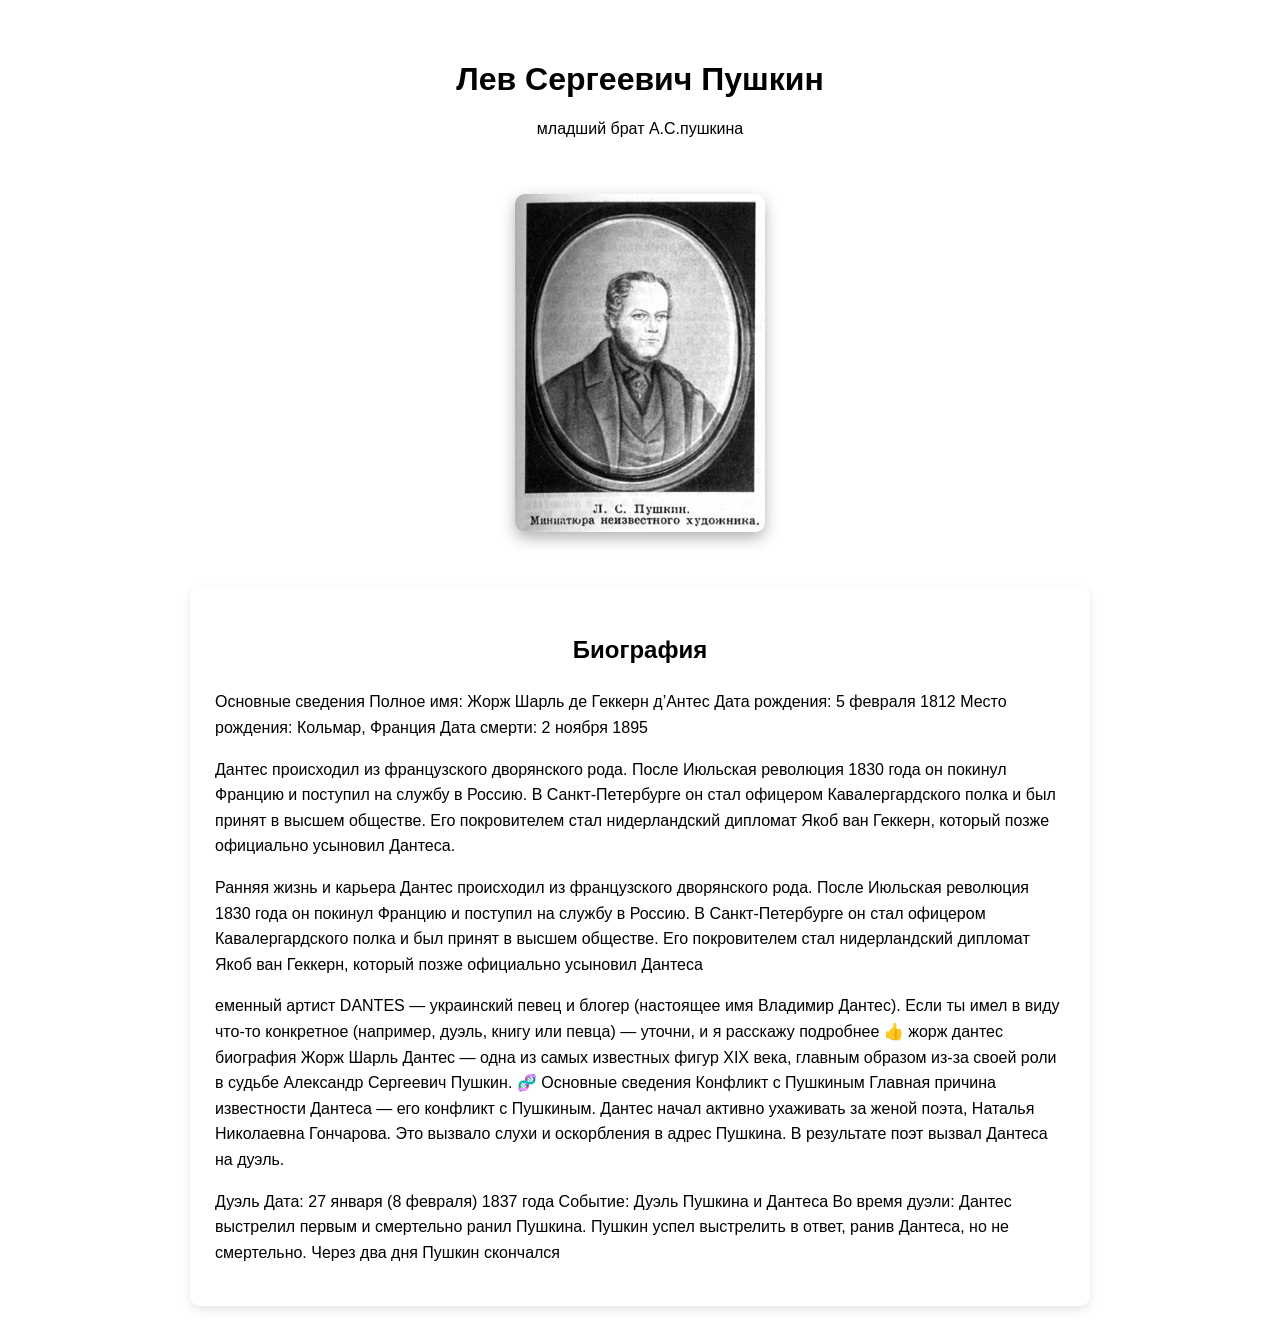
==== dantes.html @ b9aad353 "Add files via upload" ====
<!DOCTYPE html>
<html lang="ru">
<head>
    <meta charset="UTF-8">
    <title>мой сайт про Пушкина</title>
    <link rel="stylesheet" href="v.css">
</head>
<body>

<header>
    <h1>Лев Сергеевич Пушкин</h1>
    <p>младший брат А.С.пушкина

    </p>
</header>
<section class="photo">
<img src="1c677305b638c6f5ae832acd7d9ee8b0.jpg" alt="" >
</section>
<main>


    <section class="bio">
        <h2>Биография</h2>
<p>Основные сведения
Полное имя: Жорж Шарль де Геккерн д’Антес
Дата рождения: 5 февраля 1812
Место рождения: Кольмар, Франция
Дата смерти: 2 ноября 1895
        </p>
        <p>
        Дантес происходил из французского дворянского рода. После Июльская революция 1830 года он покинул Францию и поступил на службу в Россию.

В Санкт-Петербурге он стал офицером Кавалергардского полка и был принят в высшем обществе. Его покровителем стал нидерландский дипломат Якоб ван Геккерн, который позже официально усыновил Дантеса.
        </p>
        
        <p>
            
        Ранняя жизнь и карьера

Дантес происходил из французского дворянского рода. После Июльская революция 1830 года он покинул Францию и поступил на службу в Россию.

В Санкт-Петербурге он стал офицером Кавалергардского полка и был принят в высшем обществе. Его покровителем стал нидерландский дипломат Якоб ван Геккерн, который позже официально усыновил Дантеса
            
        </p>
        <p>
            еменный артист
DANTES — украинский певец и блогер (настоящее имя Владимир Дантес).

Если ты имел в виду что-то конкретное (например, дуэль, книгу или певца) — уточни, и я расскажу подробнее 👍

жорж дантес биография

Жорж Шарль Дантес — одна из самых известных фигур XIX века, главным образом из-за своей роли в судьбе Александр Сергеевич Пушкин.

🧬 Основные сведения

 Конфликт с Пушкиным

Главная причина известности Дантеса — его конфликт с Пушкиным.

Дантес начал активно ухаживать за женой поэта, Наталья Николаевна Гончарова.
Это вызвало слухи и оскорбления в адрес Пушкина.
В результате поэт вызвал Дантеса на дуэль.
        </p>
        <p> Дуэль
Дата: 27 января (8 февраля) 1837 года
Событие: Дуэль Пушкина и Дантеса

Во время дуэли:

Дантес выстрелил первым и смертельно ранил Пушкина.
Пушкин успел выстрелить в ответ, ранив Дантеса, но не смертельно.

Через два дня Пушкин скончался
        </p>
        <p></p>
    </section>
    
</main>



</body>
</html>
---- v.css ----
body {
    margin: 0;
    font-family: "Georgia", serif;
    background-color: #f5f5f5;
    color: #333;
}

header {
    background-color: #2c2c2c;
    color: white;
    text-align: center;
    padding: 40px 20px;
}

main {
    max-width: 800px;
    margin: 30px auto;
    padding: 0 20px;
}

.photo {
    text-align: center;
    margin-bottom: 30px;
}

.photo img {
    width: 250px;
    border-radius: 10px;
    box-shadow: 0 6px 15px rgba(0,0,0,0.3);
    transition: transform 0.3s ease;
}

.photo img:hover {
    transform: scale(1.1);
}

.bio {
    background: white;
    padding: 25px;
    border-radius: 10px;
    line-height: 1.6;
    box-shadow: 0 4px 10px rgba(0,0,0,0.1);
}

.bio h2, .quote h2, .timeline h2, .influence h2, .gallery h2, .video h2 {
    text-align: center;
}

.bio h3 {
    margin-top: 20px;
    color: #ffffff;
}

.facts, .works {
    padding-left: 20px;
    margin-top: 10px;
}

.facts li, .works li {
    margin-bottom: 8px;
    transition: 0.3s;
}

.facts li:hover, .works li:hover {
    transform: translateX(5px);
    color: #000000;
}

.quote {
    background: #2c2c2c;
    color: white;
    padding: 30px;
    border-radius: 10px;
    text-align: center;
    margin-top: 30px;
}

.quote blockquote {
    font-size: 20px;
    font-style: italic;
}

.timeline {
    margin-top: 40px;
}

.timeline-item {
    display: flex;
    gap: 15px;
    margin-bottom: 15px;
    align-items: center;
}

.timeline-item span {
    background: #2c2c2c;
    color: white;
    padding: 5px 10px;
    border-radius: 6px;
    font-weight: bold;
}

.influence {
    background: white;
    padding: 25px;
    border-radius: 10px;
    margin-top: 30px;
    box-shadow: 0 4px 10px rgba(0,0,0,0.1);
}

.video {
    text-align: center;
    margin: 40px 0;
}

.youtube-btn {
    display: inline-block;
    padding: 12px 25px;
    background-color: #ff0000;
    color: white;
    text-decoration: none;
    font-weight: bold;
    border-radius: 8px;
    transition: all 0.3s ease;
    cursor: pointer;
}

.youtube-btn:hover {
    background-color: #cc0000;
    transform: scale(1.1);
}

.gallery {
    margin-top: 40px;
    text-align: center;
}

.gallery-grid {
    display: grid;
    grid-template-columns: repeat(auto-fit, minmax(150px, 1fr));
    gap: 15px;
    margin-top: 20px;
}

.gallery-grid img {
    width: 100%;
    border-radius: 10px;
    transition: 0.3s;
}

.gallery-grid img:hover {
    transform: scale(1.05);
}

footer {
    text-align: center;
    padding: 15px;
    background: #ddd;
    margin-top: 40px;
}

.fade-in {
    opacity: 0;
    transform: translateY(30px);
    animation: fadeUp 1.2s ease forwards;
}

@keyframes fadeUp {
    to {
        opacity: 1;
        transform: translateY(0);
    }
}
.playwrite-dk-uloopet-guides-regular {
  font-family: "Playwrite DK Uloopet Guides", cursive;
  font-weight: 400;
  font-style: normal;
}
.card {
    background: white;
    padding: 20px;
    margin: 15px 0;
    border-radius: 12px;
    box-shadow: 0 4px 12px rgba(0,0,0,0.1);
}
.card:hover {
    transform: translateY(-5px);
    transition: 0.3s;
}
body {
    margin: 0;
    font-family: Arial, sans-serif;
}

main {
    max-width: 900px;
    margin: auto;
    padding: 20px;
}
.gallery-grid {
    display: grid;
    grid-template-columns: repeat(auto-fit, minmax(200px, 1fr));
    gap: 10px;
}header {
    background: linear-gradient(135deg, #2c3e50, #4ca1af);
    color: white;
    text-align: center;
    padding: 40px 20px;
}
.btn {
    display: inline-block;
    padding: 10px 20px;
    background: #ff6b6b;
    color: white;
    border-radius: 8px;
    text-decoration: none;
}
#scrollTopBtn, #scrollBottomBtn {
    position: fixed;
    right: 20px;
    padding: 10px 15px;
    font-size: 18px;
    border: none;
    border-radius: 8px;
    background: #333;
    color: white;
    cursor: pointer;
    opacity: 0.7;
}

#scrollTopBtn {
    bottom: 80px;
}

#scrollBottomBtn {
    bottom: 20px;
}

#scrollTopBtn:hover, #scrollBottomBtn:hover {
    opacity: 1;
}
/* 📱 АДАПТАЦИЯ ДЛЯ ТЕЛЕФОНОВ */

@media (max-width: 768px) {

    body {
        font-size: 16px;
        padding: 10px;
    }

    header {
        text-align: center;
        padding: 20px;
    }

    h1 {
        font-size: 24px;
    }

    h2 {
        font-size: 20px;
    }

    main {
        width: 100%;
        padding: 10px;
    }

    .photo img {
        width: 100%;
        height: auto;
    }

    iframe {
        width: 100%;
        height: 220px;
    }

    .bio p {
        font-size: 15px;
        line-height: 1.5;
    }

    .gallery-grid {
        grid-template-columns: 1fr;
    }

    button {
        width: 100%;
        margin-top: 10px;
        font-size: 16px;
    }

    .youtube-btn {
        display: block;
        text-align: center;
        width: 100%;
    }

    #scrollTopBtn, 
    #scrollBottomBtn {
        right: 10px;
        padding: 8px 12px;
        font-size: 16px;
    }
}
img {
    max-width: 100%;
}
body {
    background: white;
    color: black;
    transition: 0.3s;
}

header,
section,
footer {
    background: white;
    color: black;
    transition: 0.3s;
}

/* Тёмная тема */

body.dark {
    background: #121212;
    color: white;
}

body.dark header,
body.dark section,
body.dark footer {
    background: #1f1f1f;
    color: white;
}

body.dark a {
    color: #4da6ff;
}
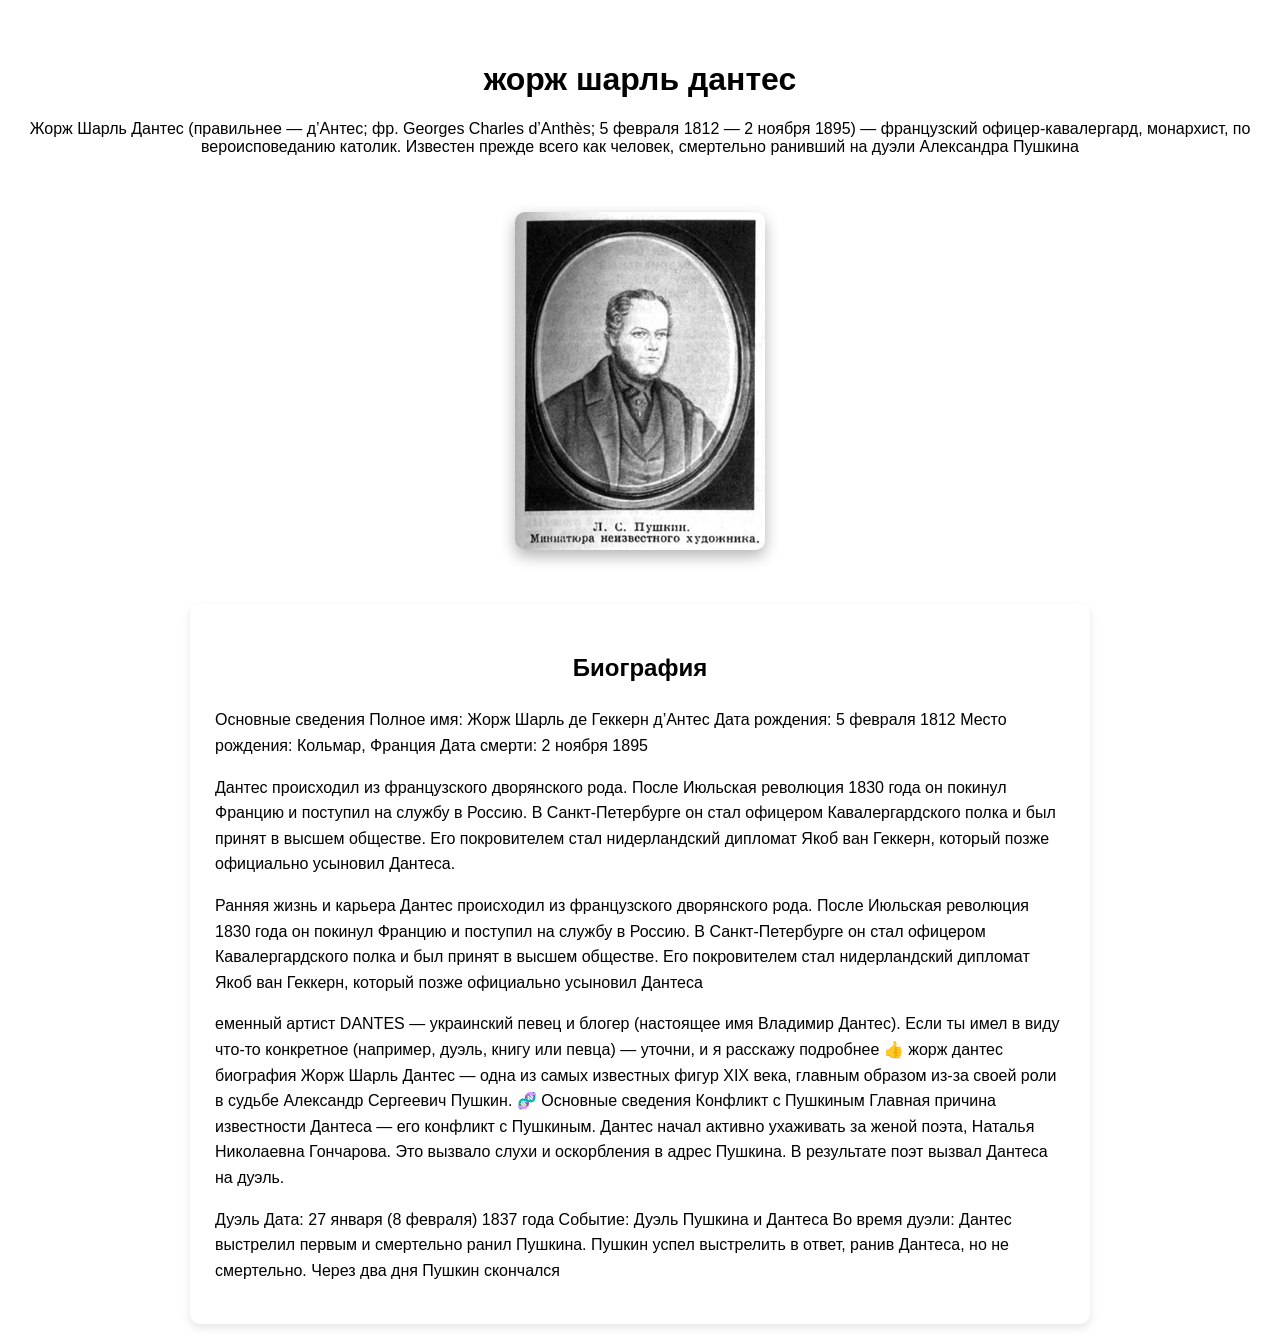
==== commit 0ce25a28: "Update biography of Georges Charles d'Anthès" ====
--- a/dantes.html
+++ b/dantes.html
@@ -8,9 +8,9 @@
 <body>
 
 <header>
-    <h1>Лев Сергеевич Пушкин</h1>
-    <p>младший брат А.С.пушкина
-
+    <h1>жорж шарль дантес</h1>
+    <p>
+Жорж Шарль Дантес (правильнее — д’Антес; фр. Georges Charles d’Anthès; 5 февраля 1812 — 2 ноября 1895) — французский офицер-кавалергард, монархист, по вероисповеданию католик. Известен прежде всего как человек, смертельно ранивший на дуэли Александра Пушкина
     </p>
 </header>
 <section class="photo">
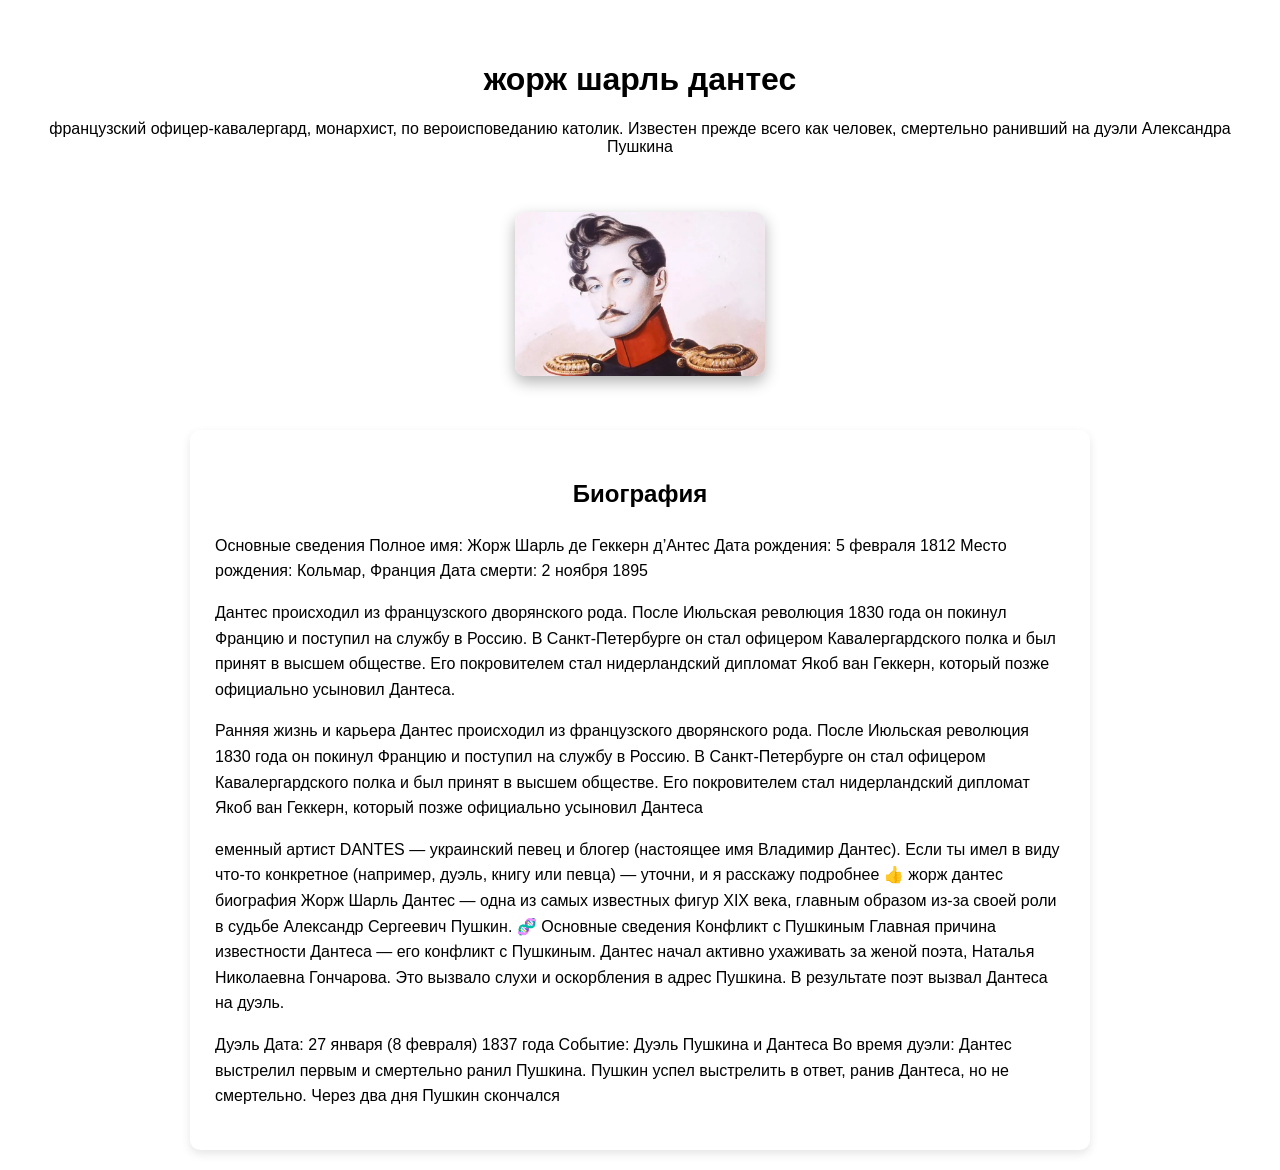
==== commit f6b10fb8: "Revise biography and image in dantes.html Updated the biography section and corrected image source." ====
--- a/dantes.html
+++ b/dantes.html
@@ -10,11 +10,11 @@
 <header>
     <h1>жорж шарль дантес</h1>
     <p>
-Жорж Шарль Дантес (правильнее — д’Антес; фр. Georges Charles d’Anthès; 5 февраля 1812 — 2 ноября 1895) — французский офицер-кавалергард, монархист, по вероисповеданию католик. Известен прежде всего как человек, смертельно ранивший на дуэли Александра Пушкина
+ французский офицер-кавалергард, монархист, по вероисповеданию католик. Известен прежде всего как человек, смертельно ранивший на дуэли Александра Пушкина
     </p>
 </header>
 <section class="photo">
-<img src="1c677305b638c6f5ae832acd7d9ee8b0.jpg" alt="" >
+<img src="i dantes.jpg" alt="" >
 </section>
 <main>
 
